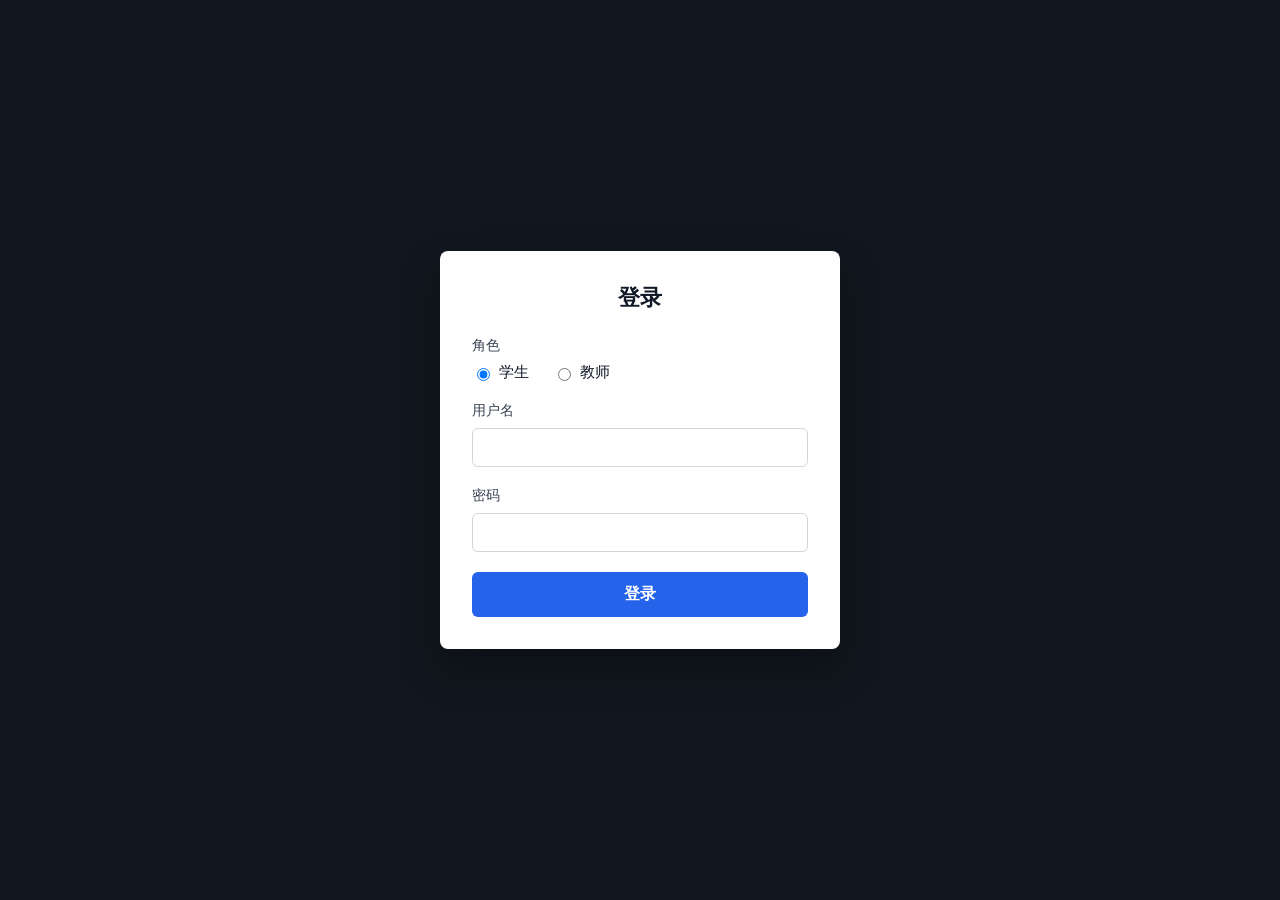
==== login.html @ 74d048d4 "Add standalone static login page" ====
<!DOCTYPE html>
<html lang="zh-CN">
<head>
  <meta charset="UTF-8">
  <meta name="viewport" content="width=device-width, initial-scale=1.0">
  <title>登录</title>
  <style>
    * {
      box-sizing: border-box;
    }

    html,
    body {
      height: 100%;
    }

    body {
      margin: 0;
      font-family: -apple-system, BlinkMacSystemFont, "Segoe UI", "PingFang SC",
        "Hiragino Sans GB", "Microsoft YaHei", sans-serif;
      color: #111827;
    }

    .login-page {
      position: relative;
      display: flex;
      align-items: center;
      align-items: safe center;
      justify-content: center;
      min-height: 100vh;
      padding: 32px;
      background-image: url("https://picx.zhimg.com/v2-617241f0c1a50d9b5240adb01fa9c53e_1440w.jpg?source=172ae18b");
      background-color: #1f2937;
      background-position: center;
      background-repeat: no-repeat;
      background-size: cover;
    }

    /* 半透明深色覆盖层，提升文字可读性 */
    .login-page::before {
      content: "";
      position: absolute;
      inset: 0;
      background: rgba(0, 0, 0, 0.45);
    }

    .card {
      position: relative;
      width: 100%;
      max-width: 400px;
      padding: 32px;
      background: #ffffff;
      border-radius: 8px;
      box-shadow: 0 20px 40px rgba(0, 0, 0, 0.3);
    }

    .card__title {
      margin: 0 0 24px;
      font-size: 22px;
      font-weight: 600;
      text-align: center;
    }

    .roles {
      margin: 0 0 20px;
      padding: 0;
      border: 0;
    }

    .roles__legend {
      margin-bottom: 8px;
      padding: 0;
      font-size: 14px;
      font-weight: 500;
      color: #374151;
    }

    .roles__options {
      display: flex;
      gap: 24px;
    }

    .roles__option {
      display: flex;
      align-items: center;
      gap: 6px;
      font-size: 15px;
      cursor: pointer;
    }

    .field {
      margin-bottom: 20px;
    }

    .field__label {
      display: block;
      margin-bottom: 8px;
      font-size: 14px;
      font-weight: 500;
      color: #374151;
    }

    .field__input {
      width: 100%;
      padding: 10px 12px;
      font: inherit;
      font-size: 15px;
      color: #111827;
      border: 1px solid #d1d5db;
      border-radius: 6px;
      background: #ffffff;
    }

    .field__input:focus {
      outline: none;
      border-color: #2563eb;
      box-shadow: 0 0 0 3px rgba(37, 99, 235, 0.2);
    }

    .login-button {
      width: 100%;
      padding: 12px 16px;
      font: inherit;
      font-size: 16px;
      font-weight: 600;
      color: #ffffff;
      background: #2563eb;
      border: 0;
      border-radius: 6px;
      cursor: pointer;
      transition: background-color 0.15s ease-in-out;
    }

    .login-button:hover {
      background: #1d4ed8;
    }

    .error {
      margin: 12px 0 0;
      font-size: 14px;
      color: #dc2626;
    }

    .error[hidden] {
      display: none;
    }

    .welcome {
      margin: 0;
      font-size: 20px;
      font-weight: 600;
      text-align: center;
    }

    /* 小于 480px 的视口：卡片保留 16px 侧边边距 */
    @media (max-width: 480px) {
      .login-page {
        padding: 24px 16px;
      }
    }
  </style>
</head>
<body>
  <main class="login-page">
    <section class="card" id="login-card" aria-labelledby="login-title">
      <h1 class="card__title" id="login-title">登录</h1>
      <form id="login-form" novalidate>
        <fieldset class="roles">
          <legend class="roles__legend">角色</legend>
          <div class="roles__options">
            <label class="roles__option">
              <input type="radio" name="role" value="student" checked>
              学生
            </label>
            <label class="roles__option">
              <input type="radio" name="role" value="teacher">
              教师
            </label>
          </div>
        </fieldset>

        <div class="field">
          <label class="field__label" for="username">用户名</label>
          <input class="field__input" type="text" id="username" name="username"
            autocomplete="username">
        </div>

        <div class="field">
          <label class="field__label" for="password">密码</label>
          <input class="field__input" type="password" id="password" name="password"
            autocomplete="current-password">
        </div>

        <button class="login-button" type="submit">登录</button>
        <p class="error" id="login-error" role="alert" hidden>用户名或密码无效</p>
      </form>
    </section>
  </main>

  <script>
    (function () {
      var form = document.getElementById("login-form");
      var card = document.getElementById("login-card");
      var error = document.getElementById("login-error");

      var accounts = {
        student: { username: "student01", password: "123456", roleLabel: "学生" },
        teacher: { username: "teacher01", password: "123456", roleLabel: "教师" }
      };

      form.addEventListener("submit", function (event) {
        event.preventDefault();

        var role = form.querySelector('input[name="role"]:checked').value;
        var username = form.elements.username.value.trim();
        var password = form.elements.password.value;
        var account = accounts[role];

        if (account && username === account.username && password === account.password) {
          var welcome = document.createElement("p");
          welcome.className = "welcome";
          welcome.textContent = "欢迎，" + account.roleLabel + " " + username;
          card.textContent = "";
          card.appendChild(welcome);
        } else {
          error.hidden = false;
        }
      });
    })();
  </script>
</body>
</html>
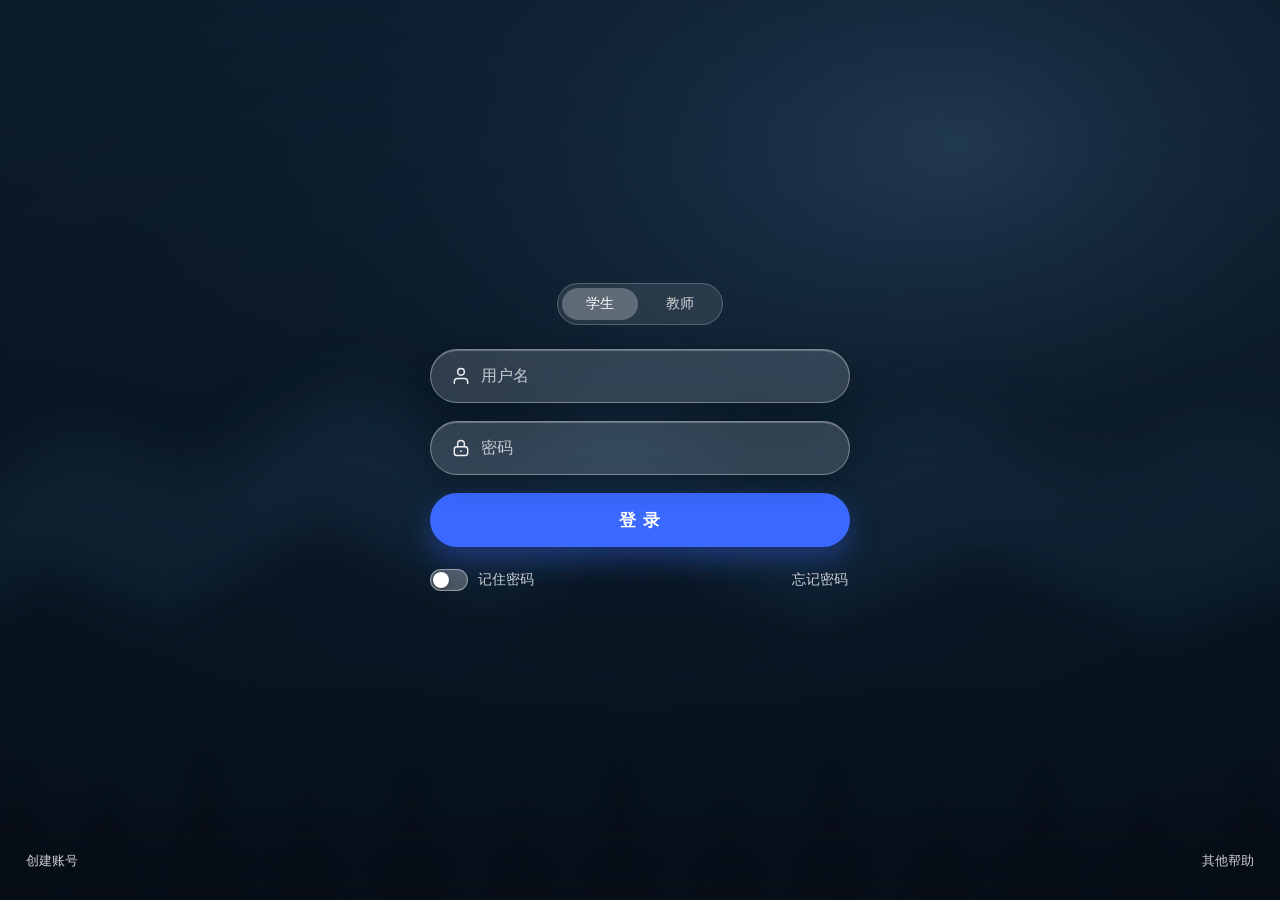
==== commit 5ee1b7d4: "Redesign login page to match the prototype Replace the centered white card with a glassmorphism logi" ====
--- a/login.html
+++ b/login.html
@@ -2,11 +2,27 @@
 <html lang="zh-CN">
 <head>
   <meta charset="UTF-8">
-  <meta name="viewport" content="width=device-width, initial-scale=1.0">
+  <meta name="viewport" content="width=device-width, initial-scale=1.0, viewport-fit=cover">
+  <meta name="theme-color" content="#08121e">
   <title>登录</title>
   <style>
+    :root {
+      --brand: #3b68fe;
+      --brand-strong: #2f57e0;
+      --glass-bg: rgba(255, 255, 255, 0.16);
+      --glass-bg-strong: rgba(255, 255, 255, 0.22);
+      --glass-border: rgba(255, 255, 255, 0.34);
+      --text: #ffffff;
+      --text-muted: rgba(255, 255, 255, 0.78);
+      --pill: 999px;
+    }
+
     * {
       box-sizing: border-box;
+    }
+
+    [hidden] {
+      display: none !important;
     }
 
     html,
@@ -16,192 +32,536 @@
 
     body {
       margin: 0;
+      background: #08121e;
+      color: var(--text);
       font-family: -apple-system, BlinkMacSystemFont, "Segoe UI", "PingFang SC",
-        "Hiragino Sans GB", "Microsoft YaHei", sans-serif;
-      color: #111827;
-    }
-
-    .login-page {
+        "Hiragino Sans GB", "Microsoft YaHei", "Noto Sans SC", sans-serif;
+      -webkit-font-smoothing: antialiased;
+      text-rendering: optimizeLegibility;
+    }
+
+    .sr-only {
+      position: absolute;
+      width: 1px;
+      height: 1px;
+      margin: -1px;
+      padding: 0;
+      overflow: hidden;
+      clip: rect(0 0 0 0);
+      white-space: nowrap;
+      border: 0;
+    }
+
+    /* ---------- 深色自然风景背景（深度模糊的森林/山脉剪影） ---------- */
+
+    .login {
       position: relative;
       display: flex;
-      align-items: center;
-      align-items: safe center;
+      flex-direction: column;
+      min-height: 100vh;
+      min-height: 100svh;
+      overflow: hidden;
+      isolation: isolate;
+    }
+
+    .login__scene {
+      position: absolute;
+      inset: 0;
+      z-index: 0;
+      display: block;
+      width: 100%;
+      height: 100%;
+    }
+
+    /* 暗角 + 上下压暗，保证白色文字与玻璃控件清晰可读 */
+    .login::after {
+      content: "";
+      position: absolute;
+      inset: 0;
+      z-index: 1;
+      pointer-events: none;
+      background:
+        radial-gradient(120% 90% at 50% 38%, rgba(4, 10, 18, 0) 0%, rgba(4, 10, 18, 0.38) 62%, rgba(3, 8, 14, 0.72) 100%),
+        linear-gradient(180deg, rgba(4, 10, 18, 0.18) 0%, rgba(4, 10, 18, 0.5) 100%);
+    }
+
+    /* ---------- 表单区域 ---------- */
+
+    .login__content {
+      position: relative;
+      z-index: 2;
+      flex: 1 1 auto;
+      display: flex;
+      align-items: center;
       justify-content: center;
-      min-height: 100vh;
-      padding: 32px;
-      background-image: url("https://picx.zhimg.com/v2-617241f0c1a50d9b5240adb01fa9c53e_1440w.jpg?source=172ae18b");
-      background-color: #1f2937;
-      background-position: center;
-      background-repeat: no-repeat;
-      background-size: cover;
-    }
-
-    /* 半透明深色覆盖层，提升文字可读性 */
-    .login-page::before {
-      content: "";
-      position: absolute;
-      inset: 0;
-      background: rgba(0, 0, 0, 0.45);
-    }
-
-    .card {
-      position: relative;
-      width: 100%;
-      max-width: 400px;
-      padding: 32px;
-      background: #ffffff;
-      border-radius: 8px;
-      box-shadow: 0 20px 40px rgba(0, 0, 0, 0.3);
-    }
-
-    .card__title {
-      margin: 0 0 24px;
-      font-size: 22px;
-      font-weight: 600;
-      text-align: center;
-    }
-
+      padding: clamp(32px, 8vh, 96px) 24px 40px;
+    }
+
+    .form {
+      display: flex;
+      flex-direction: column;
+      gap: 18px;
+      width: min(80vw, 420px);
+    }
+
+    /* 角色切换：玻璃胶囊分段控件（保留原有学生 / 教师登录能力） */
     .roles {
-      margin: 0 0 20px;
+      display: flex;
+      justify-content: center;
+      margin: 0 0 6px;
       padding: 0;
       border: 0;
-    }
-
-    .roles__legend {
-      margin-bottom: 8px;
-      padding: 0;
+      min-width: 0;
+    }
+
+    .roles__track {
+      display: inline-flex;
+      gap: 4px;
+      padding: 4px;
+      border-radius: var(--pill);
+      background: rgba(255, 255, 255, 0.1);
+      border: 1px solid rgba(255, 255, 255, 0.22);
+      backdrop-filter: blur(12px);
+      -webkit-backdrop-filter: blur(12px);
+    }
+
+    .roles__option {
+      position: relative;
+      display: inline-flex;
+      align-items: center;
+      justify-content: center;
+      border-radius: var(--pill);
       font-size: 14px;
-      font-weight: 500;
-      color: #374151;
-    }
-
-    .roles__options {
-      display: flex;
-      gap: 24px;
-    }
-
-    .roles__option {
-      display: flex;
-      align-items: center;
-      gap: 6px;
-      font-size: 15px;
+      color: var(--text-muted);
       cursor: pointer;
-    }
-
+      transition: background-color 0.18s ease, color 0.18s ease;
+    }
+
+    .roles__option input {
+      position: absolute;
+      width: 1px;
+      height: 1px;
+      opacity: 0;
+      margin: 0;
+    }
+
+    .roles__label {
+      display: inline-flex;
+      align-items: center;
+      justify-content: center;
+      min-width: 76px;
+      padding: 7px 16px;
+      border-radius: var(--pill);
+      transition: background-color 0.18s ease, color 0.18s ease;
+    }
+
+    .roles__option input:checked + .roles__label {
+      color: var(--text);
+      background: rgba(255, 255, 255, 0.26);
+    }
+
+    .roles__option input:focus-visible + .roles__label {
+      outline: 2px solid #ffffff;
+      outline-offset: 2px;
+    }
+
+    /* 胶囊输入框 */
     .field {
-      margin-bottom: 20px;
-    }
-
-    .field__label {
-      display: block;
-      margin-bottom: 8px;
-      font-size: 14px;
-      font-weight: 500;
-      color: #374151;
+      position: relative;
+      display: flex;
+      align-items: center;
+      height: 54px;
+      padding: 0 22px 0 50px;
+      border-radius: var(--pill);
+      background: var(--glass-bg);
+      border: 1px solid var(--glass-border);
+      box-shadow:
+        inset 0 1px 0 rgba(255, 255, 255, 0.28),
+        0 10px 26px rgba(3, 10, 20, 0.18);
+      backdrop-filter: blur(14px) saturate(120%);
+      -webkit-backdrop-filter: blur(14px) saturate(120%);
+      transition: background-color 0.18s ease, border-color 0.18s ease,
+        box-shadow 0.18s ease;
+    }
+
+    .field:focus-within {
+      background: var(--glass-bg-strong);
+      border-color: rgba(255, 255, 255, 0.72);
+      box-shadow:
+        0 0 0 3px rgba(59, 104, 254, 0.4),
+        inset 0 1px 0 rgba(255, 255, 255, 0.32);
+    }
+
+    .field__icon {
+      position: absolute;
+      left: 20px;
+      top: 50%;
+      width: 20px;
+      height: 20px;
+      transform: translateY(-50%);
+      color: rgba(255, 255, 255, 0.92);
+      pointer-events: none;
     }
 
     .field__input {
       width: 100%;
-      padding: 10px 12px;
+      height: 100%;
+      padding: 0;
+      border: 0;
+      background: transparent;
       font: inherit;
-      font-size: 15px;
-      color: #111827;
-      border: 1px solid #d1d5db;
-      border-radius: 6px;
-      background: #ffffff;
+      font-size: 16px;
+      color: var(--text);
+      caret-color: var(--brand);
+    }
+
+    .field__input::placeholder {
+      color: rgba(255, 255, 255, 0.72);
     }
 
     .field__input:focus {
       outline: none;
-      border-color: #2563eb;
-      box-shadow: 0 0 0 3px rgba(37, 99, 235, 0.2);
-    }
-
+    }
+
+    /* 主按钮 */
     .login-button {
-      width: 100%;
-      padding: 12px 16px;
+      height: 54px;
+      border: 0;
+      border-radius: var(--pill);
+      background: var(--brand);
+      color: #ffffff;
       font: inherit;
-      font-size: 16px;
+      font-size: 17px;
       font-weight: 600;
-      color: #ffffff;
-      background: #2563eb;
+      letter-spacing: 0.06em;
+      cursor: pointer;
+      box-shadow: 0 12px 28px rgba(59, 104, 254, 0.35);
+      transition: background-color 0.18s ease, transform 0.12s ease,
+        box-shadow 0.18s ease;
+    }
+
+    .login-button:hover {
+      background: var(--brand-strong);
+      box-shadow: 0 14px 30px rgba(59, 104, 254, 0.4);
+    }
+
+    .login-button:active {
+      transform: translateY(1px);
+      box-shadow: 0 8px 20px rgba(59, 104, 254, 0.3);
+    }
+
+    .login-button:focus-visible {
+      outline: 2px solid #ffffff;
+      outline-offset: 3px;
+    }
+
+    .error {
+      margin: 0;
+      padding: 10px 16px;
+      border-radius: 16px;
+      font-size: 14px;
+      color: #ffe4e4;
+      background: rgba(214, 60, 60, 0.28);
+      border: 1px solid rgba(255, 140, 140, 0.45);
+      backdrop-filter: blur(10px);
+      -webkit-backdrop-filter: blur(10px);
+    }
+
+    /* 记住密码 / 忘记密码 */
+    .aux {
+      display: flex;
+      align-items: center;
+      justify-content: space-between;
+      gap: 16px;
+      margin-top: 2px;
+      font-size: 14px;
+      color: var(--text-muted);
+    }
+
+    .toggle {
+      display: inline-flex;
+      align-items: center;
+      gap: 10px;
+      cursor: pointer;
+    }
+
+    .toggle__input {
+      position: absolute;
+      width: 1px;
+      height: 1px;
+      margin: 0;
+      opacity: 0;
+    }
+
+    .toggle__track {
+      position: relative;
+      display: block;
+      width: 38px;
+      height: 22px;
+      flex: none;
+      border-radius: var(--pill);
+      background: rgba(255, 255, 255, 0.26);
+      border: 1px solid rgba(255, 255, 255, 0.42);
+      transition: background-color 0.18s ease, border-color 0.18s ease;
+    }
+
+    .toggle__thumb {
+      position: absolute;
+      top: 2px;
+      left: 2px;
+      width: 16px;
+      height: 16px;
+      border-radius: 50%;
+      background: #ffffff;
+      box-shadow: 0 1px 3px rgba(0, 0, 0, 0.3);
+      transition: transform 0.18s ease;
+    }
+
+    .toggle__input:checked + .toggle__track {
+      background: var(--brand);
+      border-color: rgba(255, 255, 255, 0.55);
+    }
+
+    .toggle__input:checked + .toggle__track .toggle__thumb {
+      transform: translateX(16px);
+    }
+
+    .toggle__input:focus-visible + .toggle__track {
+      outline: 2px solid #ffffff;
+      outline-offset: 2px;
+    }
+
+    .link {
+      padding: 4px 2px;
       border: 0;
       border-radius: 6px;
+      background: none;
+      font: inherit;
+      font-size: inherit;
+      color: inherit;
       cursor: pointer;
-      transition: background-color 0.15s ease-in-out;
-    }
-
-    .login-button:hover {
-      background: #1d4ed8;
-    }
-
-    .error {
-      margin: 12px 0 0;
+    }
+
+    .link:hover {
+      color: #ffffff;
+      text-decoration: underline;
+      text-underline-offset: 3px;
+    }
+
+    .link:focus-visible {
+      outline: 2px solid #ffffff;
+      outline-offset: 3px;
+    }
+
+    /* 登录成功 */
+    .welcome {
+      display: flex;
+      flex-direction: column;
+      align-items: center;
+      gap: 10px;
+      padding: 32px 24px;
+      border-radius: 32px;
+      text-align: center;
+      background: var(--glass-bg);
+      border: 1px solid var(--glass-border);
+      box-shadow:
+        inset 0 1px 0 rgba(255, 255, 255, 0.28),
+        0 16px 40px rgba(3, 10, 20, 0.25);
+      backdrop-filter: blur(16px) saturate(120%);
+      -webkit-backdrop-filter: blur(16px) saturate(120%);
+    }
+
+    .welcome__title {
+      margin: 0;
+      font-size: 19px;
+      font-weight: 600;
+    }
+
+    .welcome__hint {
+      margin: 0;
       font-size: 14px;
-      color: #dc2626;
-    }
-
-    .error[hidden] {
-      display: none;
-    }
-
-    .welcome {
-      margin: 0;
-      font-size: 20px;
-      font-weight: 600;
-      text-align: center;
-    }
-
-    /* 小于 480px 的视口：卡片保留 16px 侧边边距 */
+      color: var(--text-muted);
+    }
+
+    .welcome:focus {
+      outline: none;
+    }
+
+    /* ---------- 底部链接行 ---------- */
+
+    .login__footer {
+      position: relative;
+      z-index: 2;
+      display: flex;
+      align-items: center;
+      justify-content: space-between;
+      gap: 16px;
+      padding: 0 24px calc(22px + env(safe-area-inset-bottom, 0px));
+      font-size: 13px;
+      color: rgba(255, 255, 255, 0.8);
+    }
+
+    .login__footer .link {
+      padding: 8px 2px;
+    }
+
     @media (max-width: 480px) {
-      .login-page {
-        padding: 24px 16px;
+      .login__content {
+        padding: 24px 20px 32px;
+      }
+
+      .form {
+        width: 84vw;
+      }
+
+      .login__footer {
+        padding: 0 20px calc(20px + env(safe-area-inset-bottom, 0px));
+      }
+    }
+
+    @media (prefers-reduced-motion: reduce) {
+      .field,
+      .login-button,
+      .toggle__track,
+      .toggle__thumb,
+      .roles__option {
+        transition: none;
       }
     }
   </style>
 </head>
 <body>
-  <main class="login-page">
-    <section class="card" id="login-card" aria-labelledby="login-title">
-      <h1 class="card__title" id="login-title">登录</h1>
-      <form id="login-form" novalidate>
+  <main class="login">
+    <h1 class="sr-only">登录</h1>
+    <svg class="login__scene" viewBox="0 0 1440 900" preserveAspectRatio="xMidYMid slice"
+      aria-hidden="true" focusable="false">
+      <defs>
+        <linearGradient id="sky" x1="0" y1="0" x2="0" y2="1">
+          <stop offset="0" stop-color="#122a42" />
+          <stop offset="0.5" stop-color="#0d1f31" />
+          <stop offset="1" stop-color="#070f18" />
+        </linearGradient>
+        <radialGradient id="glow" cx="0.72" cy="0.16" r="0.62">
+          <stop offset="0" stop-color="#4d7ba6" stop-opacity="0.55" />
+          <stop offset="0.55" stop-color="#22415c" stop-opacity="0.22" />
+          <stop offset="1" stop-color="#0b1a2b" stop-opacity="0" />
+        </radialGradient>
+        <filter id="blur-far" x="-15%" y="-15%" width="130%" height="130%">
+          <feGaussianBlur stdDeviation="30" />
+        </filter>
+        <filter id="blur-near" x="-15%" y="-15%" width="130%" height="130%">
+          <feGaussianBlur stdDeviation="16" />
+        </filter>
+        <filter id="blur-trees" x="-15%" y="-15%" width="130%" height="130%">
+          <feGaussianBlur stdDeviation="9" />
+        </filter>
+      </defs>
+
+      <rect width="1440" height="900" fill="url(#sky)" />
+      <rect width="1440" height="900" fill="url(#glow)" />
+
+      <!-- 远山 -->
+      <path filter="url(#blur-far)" fill="#1d3c58" opacity="0.85"
+        d="M0 520 L150 432 L280 476 L430 386 L560 458 L700 398 L860 474 L1010 404 L1170 470 L1320 412 L1440 452 L1440 900 L0 900 Z" />
+
+      <!-- 近山 -->
+      <path filter="url(#blur-near)" fill="#0e2336" opacity="0.95"
+        d="M0 646 L120 566 L250 616 L400 522 L560 604 L720 540 L900 622 L1060 552 L1240 628 L1440 556 L1440 900 L0 900 Z" />
+
+      <!-- 森林剪影 -->
+      <g filter="url(#blur-trees)" fill="#071522" opacity="0.95">
+        <path d="M60 900 L96 762 L132 900 Z" />
+        <path d="M150 900 L186 786 L222 900 Z" />
+        <path d="M246 900 L286 748 L326 900 Z" />
+        <path d="M352 900 L388 796 L424 900 Z" />
+        <path d="M452 900 L492 760 L532 900 Z" />
+        <path d="M566 900 L602 804 L638 900 Z" />
+        <path d="M660 900 L700 752 L740 900 Z" />
+        <path d="M772 900 L808 798 L844 900 Z" />
+        <path d="M872 900 L912 758 L952 900 Z" />
+        <path d="M986 900 L1022 806 L1058 900 Z" />
+        <path d="M1082 900 L1122 762 L1162 900 Z" />
+        <path d="M1190 900 L1226 800 L1262 900 Z" />
+        <path d="M1292 900 L1332 764 L1372 900 Z" />
+      </g>
+
+      <!-- 地表薄雾 -->
+      <rect x="0" y="820" width="1440" height="80" fill="#0a1826" opacity="0.75" filter="url(#blur-near)" />
+    </svg>
+
+    <div class="login__content">
+      <form class="form" id="login-form" novalidate>
         <fieldset class="roles">
-          <legend class="roles__legend">角色</legend>
-          <div class="roles__options">
+          <legend class="sr-only">角色</legend>
+          <div class="roles__track">
             <label class="roles__option">
               <input type="radio" name="role" value="student" checked>
-              学生
+              <span class="roles__label">学生</span>
             </label>
             <label class="roles__option">
               <input type="radio" name="role" value="teacher">
-              教师
+              <span class="roles__label">教师</span>
             </label>
           </div>
         </fieldset>
 
         <div class="field">
-          <label class="field__label" for="username">用户名</label>
+          <svg class="field__icon" viewBox="0 0 24 24" fill="none" stroke="currentColor"
+            stroke-width="1.7" stroke-linecap="round" stroke-linejoin="round" aria-hidden="true">
+            <path d="M20 21v-2a4 4 0 0 0-4-4H8a4 4 0 0 0-4 4v2" />
+            <circle cx="12" cy="7" r="4" />
+          </svg>
           <input class="field__input" type="text" id="username" name="username"
-            autocomplete="username">
+            placeholder="用户名" aria-label="用户名" autocomplete="username" autocapitalize="none"
+            spellcheck="false">
         </div>
 
         <div class="field">
-          <label class="field__label" for="password">密码</label>
+          <svg class="field__icon" viewBox="0 0 24 24" fill="none" stroke="currentColor"
+            stroke-width="1.7" stroke-linecap="round" stroke-linejoin="round" aria-hidden="true">
+            <rect x="4" y="10.5" width="16" height="10.5" rx="3" />
+            <path d="M8 10.5V7a4 4 0 0 1 8 0v3.5" />
+            <circle cx="12" cy="15.75" r="1.1" fill="currentColor" stroke="none" />
+          </svg>
           <input class="field__input" type="password" id="password" name="password"
-            autocomplete="current-password">
+            placeholder="密码" aria-label="密码" autocomplete="current-password">
         </div>
 
-        <button class="login-button" type="submit">登录</button>
+        <button class="login-button" type="submit">登 录</button>
+
         <p class="error" id="login-error" role="alert" hidden>用户名或密码无效</p>
+
+        <div class="aux">
+          <label class="toggle">
+            <input class="toggle__input" type="checkbox" id="remember" role="switch"
+              aria-label="记住密码">
+            <span class="toggle__track" aria-hidden="true">
+              <span class="toggle__thumb"></span>
+            </span>
+            <span>记住密码</span>
+          </label>
+          <button class="link" type="button">忘记密码</button>
+        </div>
       </form>
-    </section>
+
+      <section class="welcome" id="login-welcome" tabindex="-1" hidden>
+        <p class="welcome__title" id="login-welcome-text"></p>
+        <p class="welcome__hint">你已成功登录学生信息管理系统。</p>
+      </section>
+    </div>
+
+    <footer class="login__footer">
+      <button class="link" type="button">创建账号</button>
+      <button class="link" type="button">其他帮助</button>
+    </footer>
   </main>
 
   <script>
     (function () {
       var form = document.getElementById("login-form");
-      var card = document.getElementById("login-card");
       var error = document.getElementById("login-error");
+      var welcome = document.getElementById("login-welcome");
+      var welcomeText = document.getElementById("login-welcome-text");
 
       var accounts = {
         student: { username: "student01", password: "123456", roleLabel: "学生" },
@@ -211,17 +571,18 @@
       form.addEventListener("submit", function (event) {
         event.preventDefault();
 
-        var role = form.querySelector('input[name="role"]:checked').value;
+        var roleInput = form.querySelector('input[name="role"]:checked');
+        var role = roleInput ? roleInput.value : "student";
         var username = form.elements.username.value.trim();
         var password = form.elements.password.value;
         var account = accounts[role];
 
         if (account && username === account.username && password === account.password) {
-          var welcome = document.createElement("p");
-          welcome.className = "welcome";
-          welcome.textContent = "欢迎，" + account.roleLabel + " " + username;
-          card.textContent = "";
-          card.appendChild(welcome);
+          error.hidden = true;
+          form.hidden = true;
+          welcomeText.textContent = "欢迎，" + account.roleLabel + " " + username;
+          welcome.hidden = false;
+          welcome.focus();
         } else {
           error.hidden = false;
         }
